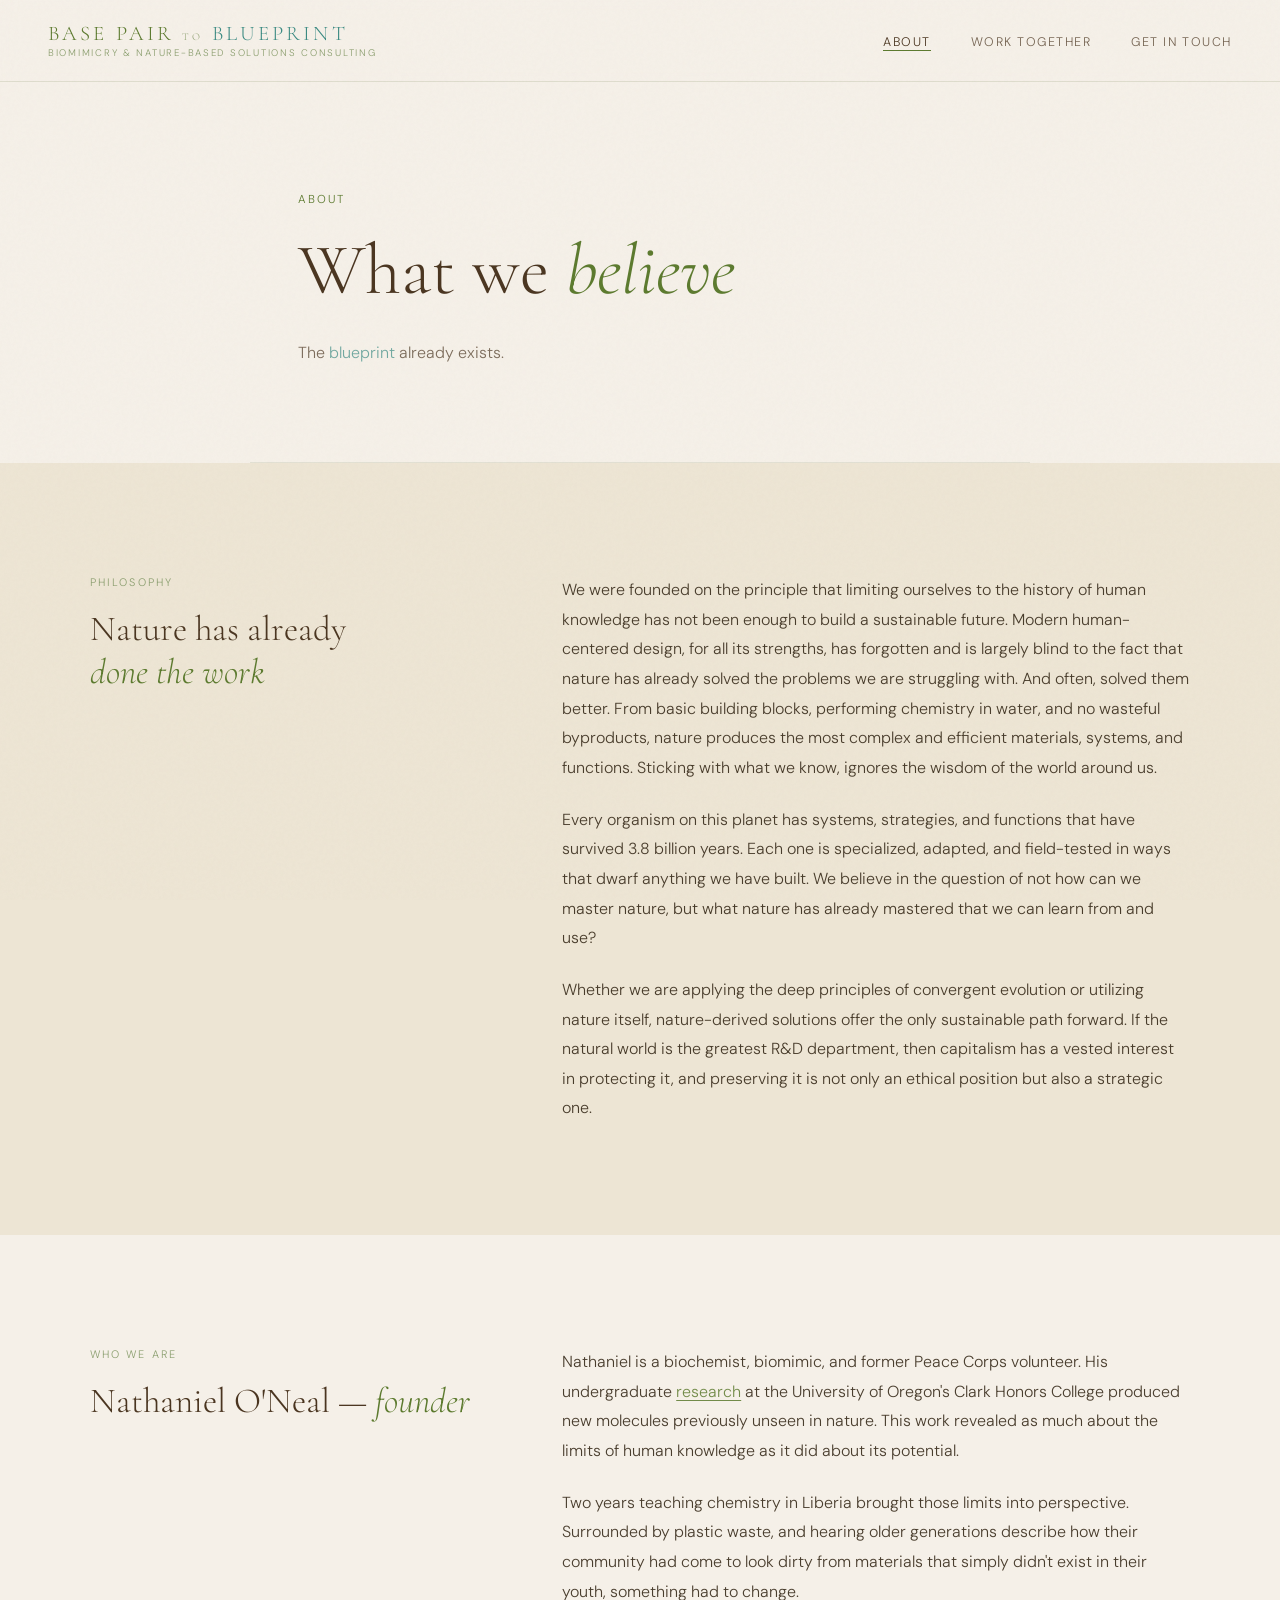
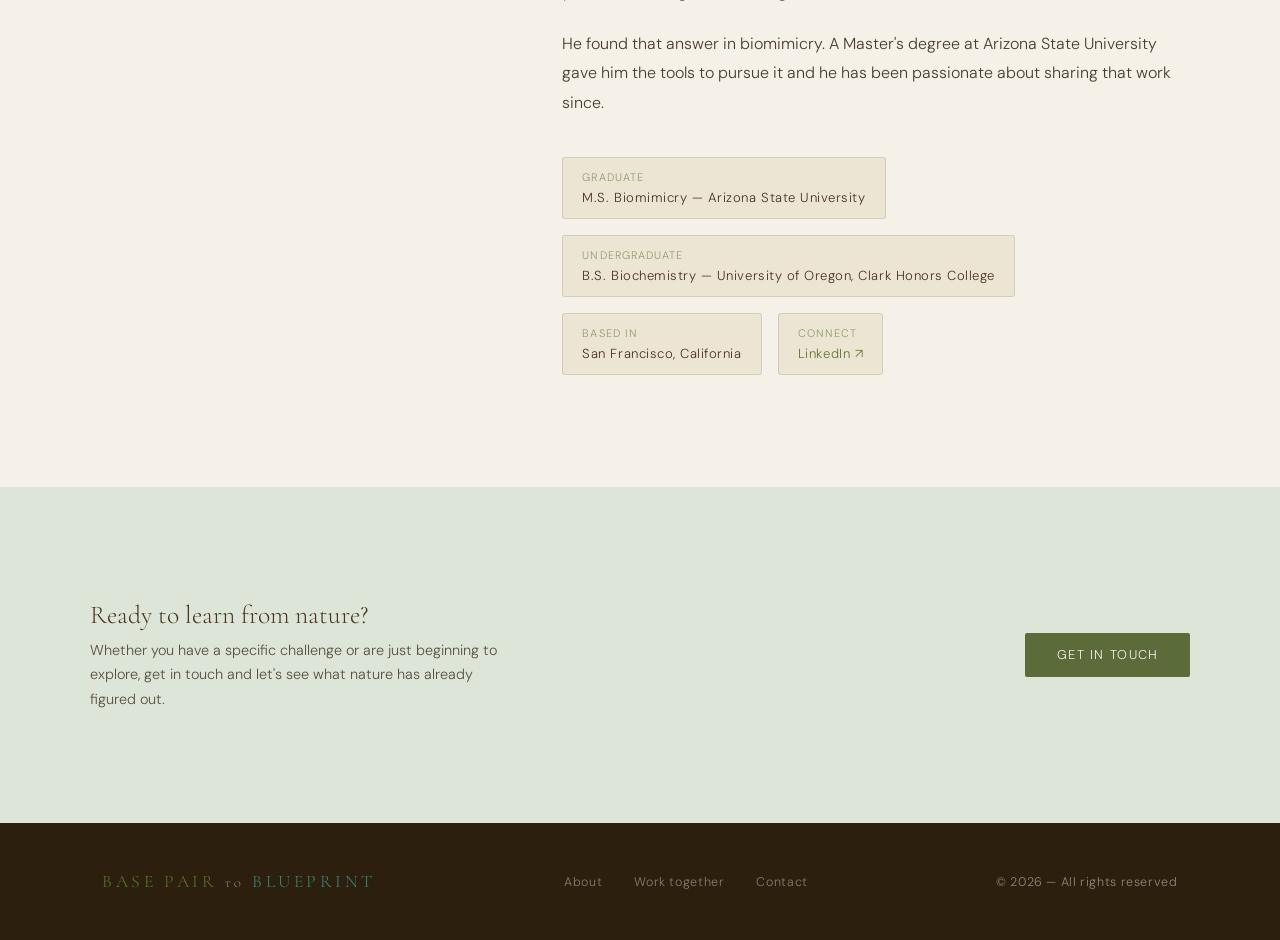
==== about.html @ 1c821c61 "Updated contact and formspree links new pages Updates new pages with formspree backend, updated cont" ====
<!DOCTYPE html>
<html lang="en">
<head>
  <meta charset="UTF-8" />
  <meta name="viewport" content="width=device-width, initial-scale=1.0" />
  <title>About — Biomimicry</title>
  <link href="https://fonts.googleapis.com/css2?family=Cormorant+Garamond:ital,wght@0,300;0,400;0,600;1,300;1,400&family=Libre+Baskerville:ital@0;1&family=DM+Sans:wght@300;400;500&display=swap" rel="stylesheet" />
  <link rel="stylesheet" href="global.css" />
  <style>
    /* ── ABOUT-SPECIFIC LAYOUT ── */
    .about-content { max-width: 100%; margin: 0; padding: 0; }

    .about-section { padding: 7rem clamp(1.5rem, 7vw, 7rem); }
    .about-section.parchment { background: var(--parchment); }

    .about-section .inner {
      display: grid;
      grid-template-columns: 1fr 1.6fr;
      gap: 5rem;
      align-items: start;
    }

    .about-section h2 {
      font-family: 'Cormorant Garamond', serif;
      font-size: clamp(1.6rem, 3vw, 2.2rem);
      font-weight: 300;
      line-height: 1.2;
      color: var(--bark);
      margin-bottom: 1.8rem;
    }
    .about-section h2 em { font-style: italic; color: var(--moss); }

    .about-section p {
      font-size: 1rem;
      line-height: 1.85;
      color: var(--soil);
      opacity: 0.85;
      margin-bottom: 1.4rem;
      max-width: 68ch;
    }
    .about-section p:last-child { margin-bottom: 0; }

    .pull-quote {
      border-left: 2px solid var(--sage);
      padding: 1.2rem 0 1.2rem 2rem;
      margin: 2.5rem 0;
    }
    .pull-quote p {
      font-family: 'Cormorant Garamond', serif;
      font-size: 1.45rem;
      font-style: italic;
      line-height: 1.5;
      color: var(--bark);
      opacity: 1 !important;
    }

    .credentials { display: flex; flex-wrap: wrap; gap: 1rem; margin-top: 2.5rem; }
    .credential {
      background: var(--parchment);
      border: 1px solid rgba(92,107,58,0.18);
      border-radius: 3px;
      padding: 0.75rem 1.2rem;
      font-size: 0.82rem;
      letter-spacing: 0.04em;
      color: var(--bark);
    }
    .credential span {
      display: block;
      font-size: 0.68rem;
      letter-spacing: 0.1em;
      text-transform: uppercase;
      color: var(--sage);
      margin-bottom: 0.3rem;
    }

    .project { border-top: 1px solid rgba(92,107,58,0.12); padding-top: 2rem; margin-top: 2rem; }
    .project:first-of-type { border-top: none; padding-top: 0; margin-top: 0; }
    .project-label { font-size: 0.68rem; letter-spacing: 0.2em; text-transform: uppercase; color: var(--sage); margin-bottom: 0.6rem; }
    .project h3 { font-family: 'Cormorant Garamond', serif; font-size: 1.25rem; font-weight: 400; color: var(--bark); margin-bottom: 1rem; line-height: 1.3; }

    hr.divider { border: none; border-top: 1px solid rgba(92,107,58,0.12); margin: 4rem 0; }

    .about-cta {
      background: var(--mist);
      padding: 7rem clamp(1.5rem, 7vw, 7rem);
      display: flex;
      align-items: center;
      justify-content: space-between;
      gap: 2rem;
      flex-wrap: wrap;
    }
    .about-cta h3 { font-family: 'Cormorant Garamond', serif; font-size: 1.6rem; font-weight: 300; color: var(--bark); margin-bottom: 0.5rem; }
    .about-cta p { font-size: 0.9rem; line-height: 1.7; color: var(--soil); opacity: 0.75; max-width: 42ch; }

    @media (max-width: 900px) {
      .about-section { padding: 4rem 1.5rem; }
      .about-section .inner { grid-template-columns: 1fr; gap: 2.5rem; }
      .about-cta { flex-direction: column; padding: 4rem 1.5rem; }
    }
  </style>
</head>
<body>

  <!-- NAV -->
  <nav>
    <a href="index.html" class="nav-logo"><span><span style="color:#5c7a2e">Base Pair</span> <span style="font-size:0.5em;color:var(--sage)">to</span> <span style="color:#3a8a82">Blueprint</span></span><span class="nav-logo-sub">Biomimicry & Nature-Based Solutions Consulting</span></a>
    <ul class="nav-links">
      <li><a href="about.html" class="active">About</a></li>
      <li><a href="work.html">Work together</a></li>
      <li><a href="index.html#contact">Get in touch</a></li>
    </ul>
  </nav>

  <!-- PAGE HERO -->
  <div class="page-hero">
    <div class="page-eyebrow">About</div>
    <h1>What we <em>believe</em></h1>
    <p class="tagline">The <span style="color:#3a8a82">blueprint</span> already exists.</p>
  </div>

  <!-- CONTENT -->
  <div class="about-content">

    <!-- Philosophy — parchment -->
    <div class="about-section parchment">
      <div class="inner">
        <div class="inner-left">
          <div class="section-label">Philosophy</div>
          <h2>Nature has already<br><em>done the work</em></h2>
        </div>
        <div class="inner-right">
          <p>We were founded on the principle that limiting ourselves to the history of human knowledge has not been enough to build a sustainable future. Modern human-centered design, for all its strengths, has forgotten and is largely blind to the fact that nature has already solved the problems we are struggling with. And often, solved them better. From basic building blocks, performing chemistry in water, and no wasteful byproducts, nature produces the most complex and efficient materials, systems, and functions. Sticking with what we know, ignores the wisdom of the world around us.</p>
          <p>Every organism on this planet has systems, strategies, and functions that have survived 3.8 billion years. Each one is specialized, adapted, and field-tested in ways that dwarf anything we have built. We believe in the question of not how can we master nature, but what nature has already mastered that we can learn from and use?</p>
          <p>Whether we are applying the deep principles of convergent evolution or utilizing nature itself, nature-derived solutions offer the only sustainable path forward. If the natural world is the greatest R&D department, then capitalism has a vested interest in protecting it, and preserving it is not only an ethical position but also a strategic one.</p>
        </div>
      </div>
    </div>

    <!-- Who we are — cream -->
    <div class="about-section">
      <div class="inner">
        <div class="inner-left">
          <div class="section-label">Who we are</div>
          <h2>Nathaniel O'Neal — <em>founder</em></h2>
        </div>
        <div class="inner-right">
          <p>Nathaniel is a biochemist, biomimic, and former Peace Corps volunteer. His undergraduate <a href="https://pubs.acs.org/doi/abs/10.1021/acs.joc.6b00340" target="_blank" rel="noopener noreferrer" style="color: var(--moss); text-decoration: underline; text-underline-offset: 3px; transition: color 0.2s;">research</a> at the University of Oregon's Clark Honors College produced new molecules previously unseen in nature. This work revealed as much about the limits of human knowledge as it did about its potential.</p>
          <p>Two years teaching chemistry in Liberia brought those limits into perspective. Surrounded by plastic waste, and hearing older generations describe how their community had come to look dirty from materials that simply didn't exist in their youth, something had to change.</p>
          <p>He found that answer in biomimicry. A Master's degree at Arizona State University gave him the tools to pursue it and he has been passionate about sharing that work since.</p>

          <div class="credentials">
            <div class="credential">
              <span>Graduate</span>
              M.S. Biomimicry — Arizona State University
            </div>
            <div class="credential">
              <span>Undergraduate</span>
              B.S. Biochemistry — University of Oregon, Clark Honors College
            </div>
            <div class="credential">
              <span>Based in</span>
              San Francisco, California
            </div>
            <div class="credential">
              <span>Connect</span>
              <a href="https://www.linkedin.com/in/nathaniel-o-neal-8799751b5/" target="_blank" rel="noopener noreferrer" style="color: var(--moss); text-decoration: none; transition: color 0.2s;">LinkedIn ↗</a>
            </div>
          </div>
        </div>
      </div>
    </div>

    <!-- CTA — mist -->
    <div class="about-cta">
      <div>
        <h3>Ready to learn from nature?</h3>
        <p>Whether you have a specific challenge or are just beginning to explore, get in touch and let's see what nature has already figured out.</p>
      </div>
      <a href="index.html#contact" class="btn-primary">Get in touch</a>
    </div>

  </div>

  <!-- FOOTER -->
  <footer>
    <a href="index.html" class="footer-logo"><span style="color:#5c7a2e">Base Pair</span> <span style="font-size:0.5em">to</span> <span style="color:#3a8a82">Blueprint</span></a>
    <ul class="footer-links">
      <li><a href="about.html">About</a></li>
      <li><a href="work.html">Work together</a></li>
      <li><a href="index.html#contact">Contact</a></li>
    </ul>
    <div>© 2026 — All rights reserved</div>
  </footer>

  <!-- CONTACT MODAL — shared HTML, powered by modal.js -->
  <div id="contact-modal" style="display:none;position:fixed;inset:0;z-index:500;align-items:center;justify-content:center;padding:1.5rem;">
    <div id="modal-backdrop" style="position:absolute;inset:0;background:rgba(44,31,14,0.55);backdrop-filter:blur(4px);"></div>
    <div style="position:relative;background:var(--cream);border-radius:3px;padding:3rem;width:100%;max-width:560px;max-height:90vh;overflow-y:auto;box-shadow:0 30px 80px rgba(44,31,14,0.2);">
      <button id="modal-close" style="position:absolute;top:1.2rem;right:1.2rem;background:none;border:none;cursor:pointer;color:var(--sage);font-size:1.4rem;line-height:1;padding:0.2rem 0.5rem;transition:color 0.2s;" aria-label="Close">&#x2715;</button>
      <div id="modal-form-view">
        <div style="font-size:0.68rem;letter-spacing:0.2em;text-transform:uppercase;color:var(--sage);margin-bottom:0.8rem;">Get in touch</div>
        <h2 style="font-family:'Cormorant Garamond',serif;font-size:1.8rem;font-weight:300;color:var(--bark);margin-bottom:1.8rem;line-height:1.2;">Ready to learn <em style="color:var(--moss)">from nature?</em></h2>
        <form id="contact-form" class="form">
          <div class="form-row">
            <div class="field"><label for="modal-first">First name</label><input id="modal-first" type="text" placeholder="Alexander" required /></div>
            <div class="field"><label for="modal-last">Last name</label><input id="modal-last" type="text" placeholder="Humboldt" required /></div>
          </div>
          <div class="field"><label for="modal-email">Email</label><input id="modal-email" type="email" placeholder="alexander@example.com" required /></div>
          <div class="field"><label for="modal-interest">I'm interested in</label>
            <select id="modal-interest"><option value="">Select an option…</option><option>Consultation</option><option>Workshop</option><option>Just learning more</option><option>Something else</option></select>
          </div>
          <div class="field"><label for="modal-message">Tell me more</label><textarea id="modal-message" placeholder="Share a bit about what you're working on, your background, or what draws you to biomimicry…"></textarea></div>
          <button type="submit" class="form-submit">Send message</button>
        </form>
      </div>
      <div id="modal-thankyou-view" style="display:none;text-align:center;padding:2rem 0;">
        <div style="font-size:2rem;margin-bottom:1.2rem;">🌿</div>
        <div style="font-size:0.68rem;letter-spacing:0.2em;text-transform:uppercase;color:var(--sage);margin-bottom:0.8rem;">Message received</div>
        <h2 style="font-family:'Cormorant Garamond',serif;font-size:1.8rem;font-weight:300;color:var(--bark);margin-bottom:1rem;line-height:1.2;">Thank you for <em style="color:var(--moss)">reaching out</em></h2>
        <p style="font-size:0.95rem;line-height:1.7;color:var(--soil);opacity:0.75;max-width:36ch;margin:0 auto 2rem;">We'll be in touch soon. In the meantime, nature is doing something remarkable right outside your window.</p>
        <button onclick="document.getElementById('contact-modal').style.display='none';document.body.style.overflow='';" class="form-submit">Close</button>
      </div>
    </div>
  </div>

  <script src="modal.js"></script>

</body>
</html>
---- global.css ----
/* ============================================================
   global.css — Base Pair to Blueprint
   Shared across: index.html, about.html, work.html
   ============================================================ */

/* ── RESET ── */
*, *::before, *::after { box-sizing: border-box; margin: 0; padding: 0; }

/* ── TOKENS ── */
:root {
  --soil:      #2c1f0e;
  --bark:      #4a3520;
  --moss:      #5c7a2e;
  --sage:      #8a9e6e;
  --lichen:    #b8c4a0;
  --cream:     #f5f0e8;
  --parchment: #ede5d4;
  --gold:      #c49a3c;
  --rust:      #8b4a2f;
  --mist:      #dde5d8;
}

/* ── BASE ── */
html { scroll-behavior: smooth; }

body {
  background-color: var(--cream);
  color: var(--soil);
  font-family: 'DM Sans', sans-serif;
  font-weight: 300;
  overflow-x: hidden;
}

/* Grain texture overlay */
body::before {
  content: '';
  position: fixed;
  inset: 0;
  background-image: url("data:image/svg+xml,%3Csvg viewBox='0 0 256 256' xmlns='http://www.w3.org/2000/svg'%3E%3Cfilter id='n'%3E%3CfeTurbulence type='fractalNoise' baseFrequency='0.9' numOctaves='4' stitchTiles='stitch'/%3E%3C/filter%3E%3Crect width='100%25' height='100%25' filter='url(%23n)' opacity='0.035'/%3E%3C/svg%3E");
  pointer-events: none;
  z-index: 999;
  opacity: 0.6;
}

/* ── NAV ── */
nav {
  position: fixed;
  top: 0; left: 0; right: 0;
  z-index: 100;
  display: flex;
  justify-content: space-between;
  align-items: center;
  padding: 1.4rem 3rem;
  background: rgba(245, 240, 232, 0.88);
  backdrop-filter: blur(10px);
  border-bottom: 1px solid rgba(92, 107, 58, 0.15);
}

.nav-logo {
  font-family: 'Cormorant Garamond', serif;
  font-size: 1.3rem;
  font-weight: 300;
  letter-spacing: 0.15em;
  color: var(--bark);
  text-transform: uppercase;
  text-decoration: none;
  display: flex;
  flex-direction: column;
  line-height: 1.2;
}

.nav-logo-sub {
  font-size: 0.6rem;
  letter-spacing: 0.18em;
  text-transform: uppercase;
  color: var(--sage);
  font-family: 'DM Sans', sans-serif;
  font-weight: 300;
}

.nav-links { display: flex; gap: 2.5rem; list-style: none; }
.nav-links a {
  font-size: 0.78rem;
  letter-spacing: 0.12em;
  text-transform: uppercase;
  color: var(--bark);
  text-decoration: none;
  opacity: 0.75;
  transition: opacity 0.2s;
}
.nav-links a:hover { opacity: 1; }
.nav-links a.active { opacity: 1; border-bottom: 1px solid var(--moss); }

/* ── PAGE HERO (about + work) ── */
.page-hero {
  padding: 12rem 3rem 6rem;
  max-width: 780px;
  margin: 0 auto;
  border-bottom: 1px solid rgba(92,107,58,0.12);
}

.page-eyebrow {
  font-size: 0.72rem;
  letter-spacing: 0.18em;
  text-transform: uppercase;
  color: var(--moss);
  margin-bottom: 1.5rem;
}

.page-hero h1 {
  font-family: 'Cormorant Garamond', serif;
  font-size: clamp(2.8rem, 6vw, 4.5rem);
  font-weight: 300;
  line-height: 1.1;
  color: var(--bark);
  margin-bottom: 1.8rem;
}

.page-hero h1 em {
  font-style: italic;
  color: var(--moss);
}

.page-hero .tagline {
  font-size: 1rem;
  line-height: 1.7;
  color: var(--bark);
  opacity: 0.7;
  max-width: 52ch;
}

/* ── SHARED TYPOGRAPHY ── */
.section-label {
  font-size: 0.68rem;
  letter-spacing: 0.2em;
  text-transform: uppercase;
  color: var(--sage);
  margin-bottom: 1.2rem;
}

/* ── BUTTONS ── */
.btn-primary {
  display: inline-block;
  background: #5c6b3a;
  color: var(--cream);
  padding: 0.85rem 2rem;
  border-radius: 2px;
  text-decoration: none;
  font-size: 0.8rem;
  letter-spacing: 0.1em;
  text-transform: uppercase;
  white-space: nowrap;
  cursor: pointer;
  border: none;
  font-family: 'DM Sans', sans-serif;
  transition: background 0.25s, transform 0.2s;
}
.btn-primary:hover { background: var(--bark); transform: translateY(-2px); }

.btn-ghost {
  padding: 0.9rem 2.2rem;
  background: transparent;
  color: var(--bark);
  border: 1px solid var(--sage);
  border-radius: 2px;
  font-family: 'DM Sans', sans-serif;
  font-size: 0.8rem;
  letter-spacing: 0.12em;
  text-transform: uppercase;
  text-decoration: none;
  cursor: pointer;
  transition: border-color 0.25s, color 0.25s, transform 0.2s;
}
.btn-ghost:hover { border-color: var(--bark); color: var(--soil); transform: translateY(-2px); }

/* ── FOOTER ── */
footer {
  background: var(--soil);
  color: rgba(245,240,232,0.5);
  padding: 3rem clamp(1.5rem, 8vw, 8rem);
  display: flex;
  justify-content: space-between;
  align-items: center;
  font-size: 0.78rem;
  letter-spacing: 0.05em;
}

.footer-logo {
  text-decoration: none;
  font-family: 'Cormorant Garamond', serif;
  font-size: 1.1rem;
  font-weight: 300;
  letter-spacing: 0.2em;
  text-transform: uppercase;
  color: var(--lichen);
}

.footer-links { display: flex; gap: 2rem; list-style: none; }
.footer-links a { color: rgba(245,240,232,0.45); text-decoration: none; transition: color 0.2s; }
.footer-links a:hover { color: var(--lichen); }

/* ── CONTACT FORM FIELDS ── */
.form { display: flex; flex-direction: column; gap: 1.2rem; }
.form-row { display: grid; grid-template-columns: 1fr 1fr; gap: 1rem; }
.field { display: flex; flex-direction: column; gap: 0.4rem; }
.field label {
  font-size: 0.7rem;
  letter-spacing: 0.15em;
  text-transform: uppercase;
  color: var(--moss);
}
.field input, .field select, .field textarea {
  background: var(--cream);
  border: 1px solid rgba(92,107,58,0.25);
  border-radius: 2px;
  padding: 0.8rem 1rem;
  font-family: 'DM Sans', sans-serif;
  font-size: 0.92rem;
  color: var(--soil);
  outline: none;
  transition: border-color 0.2s;
  appearance: none;
}
.field input:focus, .field select:focus, .field textarea:focus {
  border-color: var(--moss);
}
.field textarea { resize: vertical; min-height: 130px; }

.form-submit {
  padding: 1rem 2.5rem;
  background: #5c6b3a;
  color: var(--cream);
  border: none;
  border-radius: 2px;
  font-family: 'DM Sans', sans-serif;
  font-size: 0.8rem;
  letter-spacing: 0.14em;
  text-transform: uppercase;
  cursor: pointer;
  transition: background 0.25s, transform 0.2s;
  align-self: flex-start;
}
.form-submit:hover { background: var(--bark); transform: translateY(-2px); }

/* ── RESPONSIVE ── */
@media (max-width: 900px) {
  nav { padding: 1.2rem 1.5rem; }
  .nav-links { display: none; }
  .page-hero { padding: 9rem 1.5rem 4rem; }
  footer { flex-direction: column; gap: 1.5rem; text-align: center; }
  .footer-links { flex-wrap: wrap; justify-content: center; }
  .form-row { grid-template-columns: 1fr; }
}
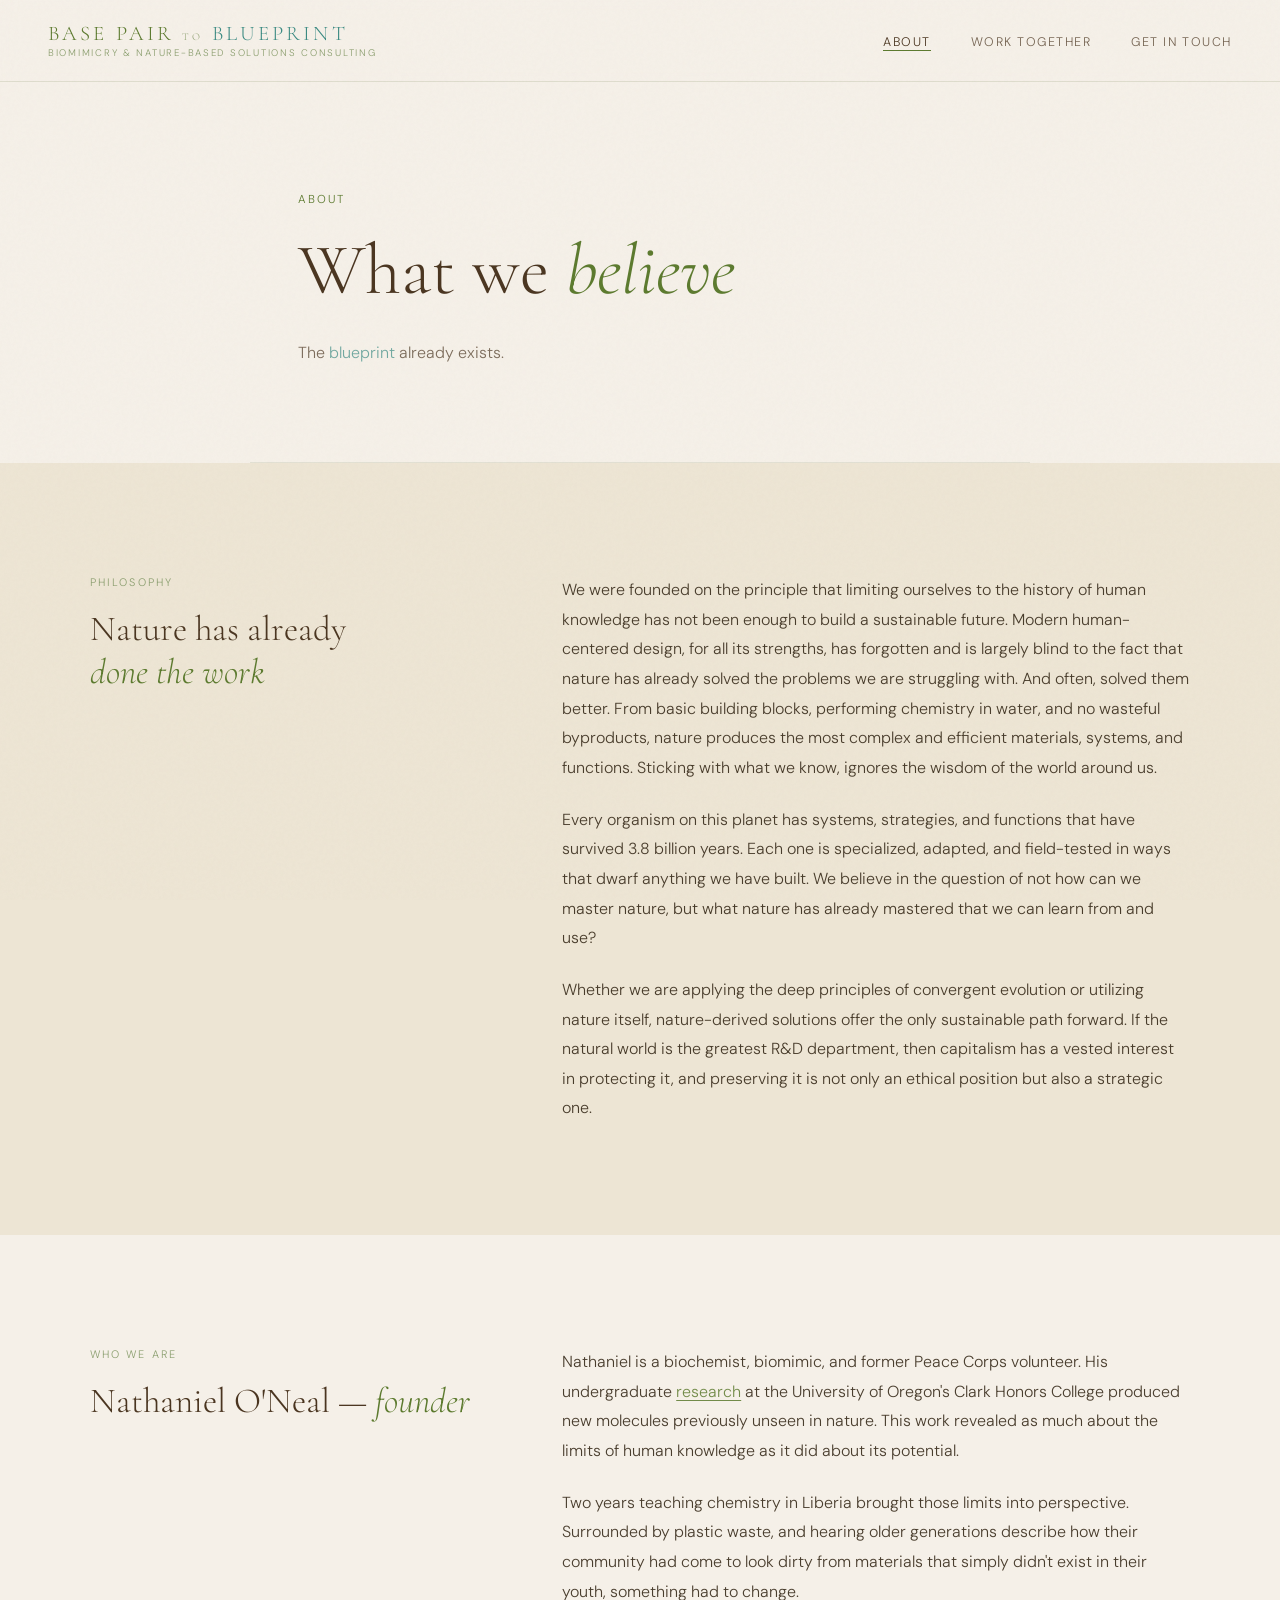
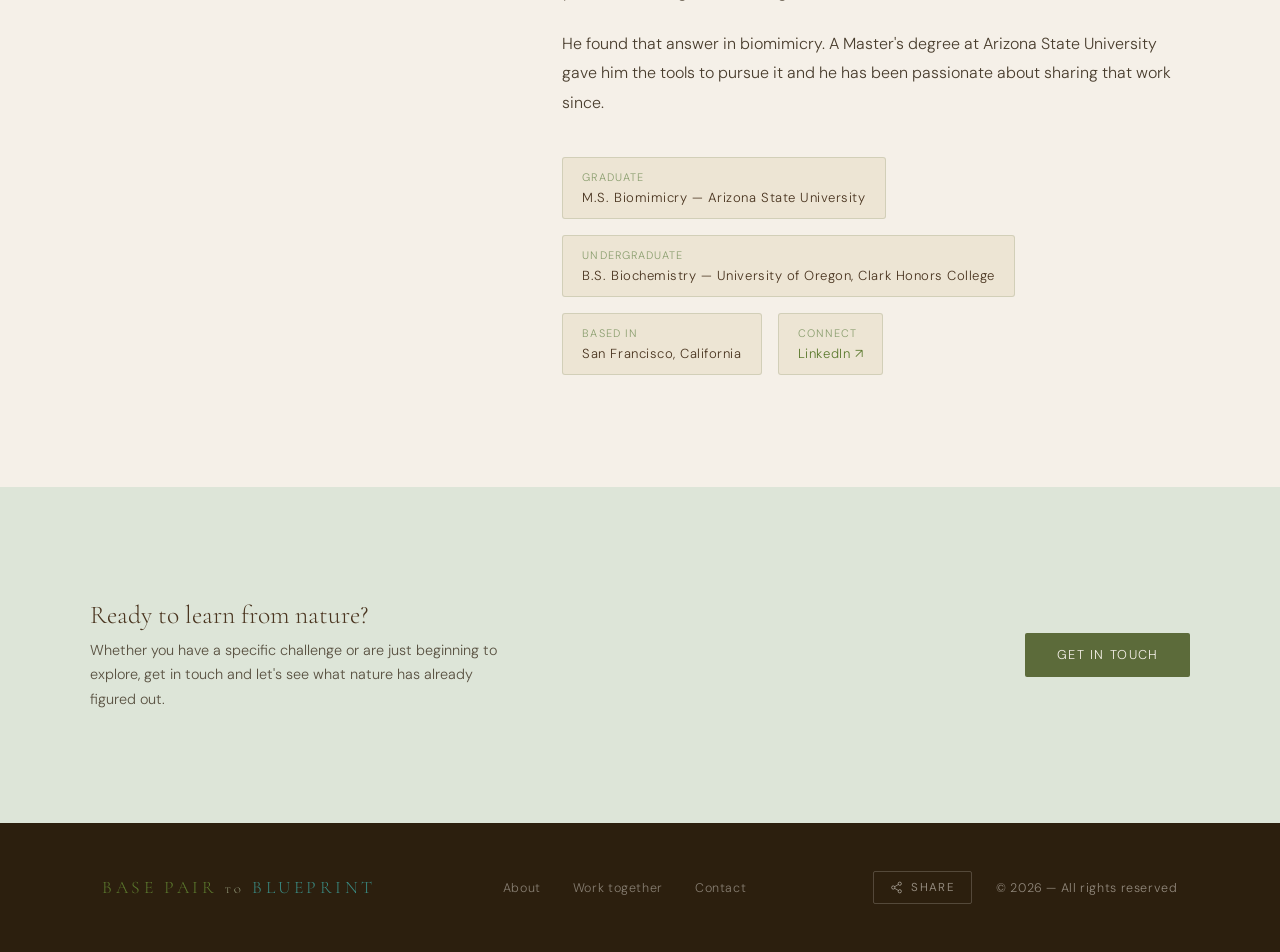
==== commit 42192215: "Share button, work page nav, OG updates Added share button to each page, added nav to work page, and" ====
--- a/about.html
+++ b/about.html
@@ -109,6 +109,7 @@
       <li><a href="work.html">Work together</a></li>
       <li><a href="index.html#contact">Get in touch</a></li>
     </ul>
+    <button class="nav-hamburger" id="nav-hamburger" aria-label="Toggle menu"><span></span><span></span><span></span></button>
   </nav>
 
   <!-- PAGE HERO -->
@@ -189,8 +190,42 @@
       <li><a href="work.html">Work together</a></li>
       <li><a href="index.html#contact">Contact</a></li>
     </ul>
-    <div>© 2026 — All rights reserved</div>
+    <div style="display:flex;align-items:center;gap:1.5rem;">
+      <button id="share-btn" aria-label="Share this site" style="background:none;border:1px solid rgba(245,240,232,0.2);border-radius:2px;color:rgba(245,240,232,0.5);cursor:pointer;display:flex;align-items:center;gap:0.5rem;font-family:'DM Sans',sans-serif;font-size:0.72rem;letter-spacing:0.12em;text-transform:uppercase;padding:0.5rem 1rem;transition:border-color 0.2s,color 0.2s;">
+        <svg width="13" height="13" viewBox="0 0 24 24" fill="none" stroke="currentColor" stroke-width="1.8"><circle cx="18" cy="5" r="3"/><circle cx="6" cy="12" r="3"/><circle cx="18" cy="19" r="3"/><line x1="8.59" y1="13.51" x2="15.42" y2="17.49"/><line x1="15.41" y1="6.51" x2="8.59" y2="10.49"/></svg>
+        <span id="share-btn-label">Share</span>
+      </button>
+      <div>© 2026 — All rights reserved</div>
+    </div>
   </footer>
+  <script>
+    (function() {
+      var btn = document.getElementById('share-btn');
+      var label = document.getElementById('share-btn-label');
+      btn.addEventListener('click', async function() {
+        var shareData = {
+          title: 'Base Pair to Blueprint',
+          text: 'Nature has been solving complex problems for 3.8 billion years. We help you learn from the best.',
+          url: 'https://basepairtoblueprint.com/'
+        };
+        if (navigator.share) {
+          try { await navigator.share(shareData); } catch(_) {}
+        } else {
+          try {
+            await navigator.clipboard.writeText(shareData.url);
+            label.textContent = 'Copied!';
+            btn.style.color = '#8a9e6e';
+            btn.style.borderColor = '#8a9e6e';
+            setTimeout(function() {
+              label.textContent = 'Share';
+              btn.style.color = '';
+              btn.style.borderColor = '';
+            }, 2000);
+          } catch(_) {}
+        }
+      });
+    })();
+  </script>
 
   <!-- CONTACT MODAL — shared HTML, powered by modal.js -->
   <div id="contact-modal" style="display:none;position:fixed;inset:0;z-index:500;align-items:center;justify-content:center;padding:1.5rem;">
@@ -210,7 +245,7 @@
             <select id="modal-interest"><option value="">Select an option…</option><option>Consultation</option><option>Workshop</option><option>Just learning more</option><option>Something else</option></select>
           </div>
           <div class="field"><label for="modal-message">Tell me more</label><textarea id="modal-message" placeholder="Share a bit about what you're working on, your background, or what draws you to biomimicry…"></textarea></div>
-          <button type="submit" class="form-submit">Send message</button>
+          <div id="modal-error-msg" style="display:none;color:#8b4a2f;font-size:0.85rem;padding:0.75rem 1rem;background:rgba(139,74,47,0.08);border:1px solid rgba(139,74,47,0.2);border-radius:2px;margin-bottom:0.5rem;"></div><button type="submit" class="form-submit">Send message</button>
         </form>
       </div>
       <div id="modal-thankyou-view" style="display:none;text-align:center;padding:2rem 0;">
@@ -225,5 +260,23 @@
 
   <script src="modal.js"></script>
 
+  <script>
+    (function() {
+      var btn = document.getElementById('nav-hamburger');
+      var links = document.querySelector('.nav-links');
+      btn.addEventListener('click', function() {
+        btn.classList.toggle('open');
+        links.classList.toggle('open');
+        document.body.style.overflow = links.classList.contains('open') ? 'hidden' : '';
+      });
+      links.querySelectorAll('a').forEach(function(a) {
+        a.addEventListener('click', function() {
+          btn.classList.remove('open');
+          links.classList.remove('open');
+          document.body.style.overflow = '';
+        });
+      });
+    })();
+  </script>
 </body>
 </html>
--- a/global.css
+++ b/global.css
@@ -242,10 +242,59 @@
 }
 .form-submit:hover { background: var(--bark); transform: translateY(-2px); }
 
+/* ── HAMBURGER ── */
+.nav-hamburger {
+  display: none;
+  flex-direction: column;
+  justify-content: center;
+  gap: 5px;
+  background: none;
+  border: none;
+  cursor: pointer;
+  padding: 0.4rem;
+  position: relative;
+  z-index: 300;
+}
+.nav-hamburger span {
+  display: block;
+  width: 22px;
+  height: 1.5px;
+  background: var(--bark);
+  border-radius: 2px;
+  transition: transform 0.3s ease, opacity 0.3s ease;
+  transform-origin: center;
+}
+.nav-hamburger.open span:nth-child(1) { transform: translateY(6.5px) rotate(45deg); }
+.nav-hamburger.open span:nth-child(2) { opacity: 0; }
+.nav-hamburger.open span:nth-child(3) { transform: translateY(-6.5px) rotate(-45deg); }
+
 /* ── RESPONSIVE ── */
 @media (max-width: 900px) {
-  nav { padding: 1.2rem 1.5rem; }
-  .nav-links { display: none; }
+  nav {
+    padding: 1.2rem 1.5rem;
+    position: fixed;
+    z-index: 200;
+  }
+  .nav-hamburger { display: flex; }
+
+  .nav-links {
+    display: flex !important;
+    flex-direction: column;
+    position: fixed;
+    top: 0; left: 0; right: 0;
+    background: rgba(245,240,232,0.98);
+    backdrop-filter: blur(12px);
+    padding: 6rem 2rem 3rem;
+    gap: 2rem;
+    transform: translateY(-100%);
+    transition: transform 0.35s ease;
+    z-index: 250;
+    border-bottom: 1px solid rgba(92,107,58,0.15);
+    list-style: none;
+  }
+  .nav-links.open { transform: translateY(0); }
+  .nav-links a { font-size: 1.1rem; letter-spacing: 0.1em; opacity: 0.85; }
+
   .page-hero { padding: 9rem 1.5rem 4rem; }
   footer { flex-direction: column; gap: 1.5rem; text-align: center; }
   .footer-links { flex-wrap: wrap; justify-content: center; }
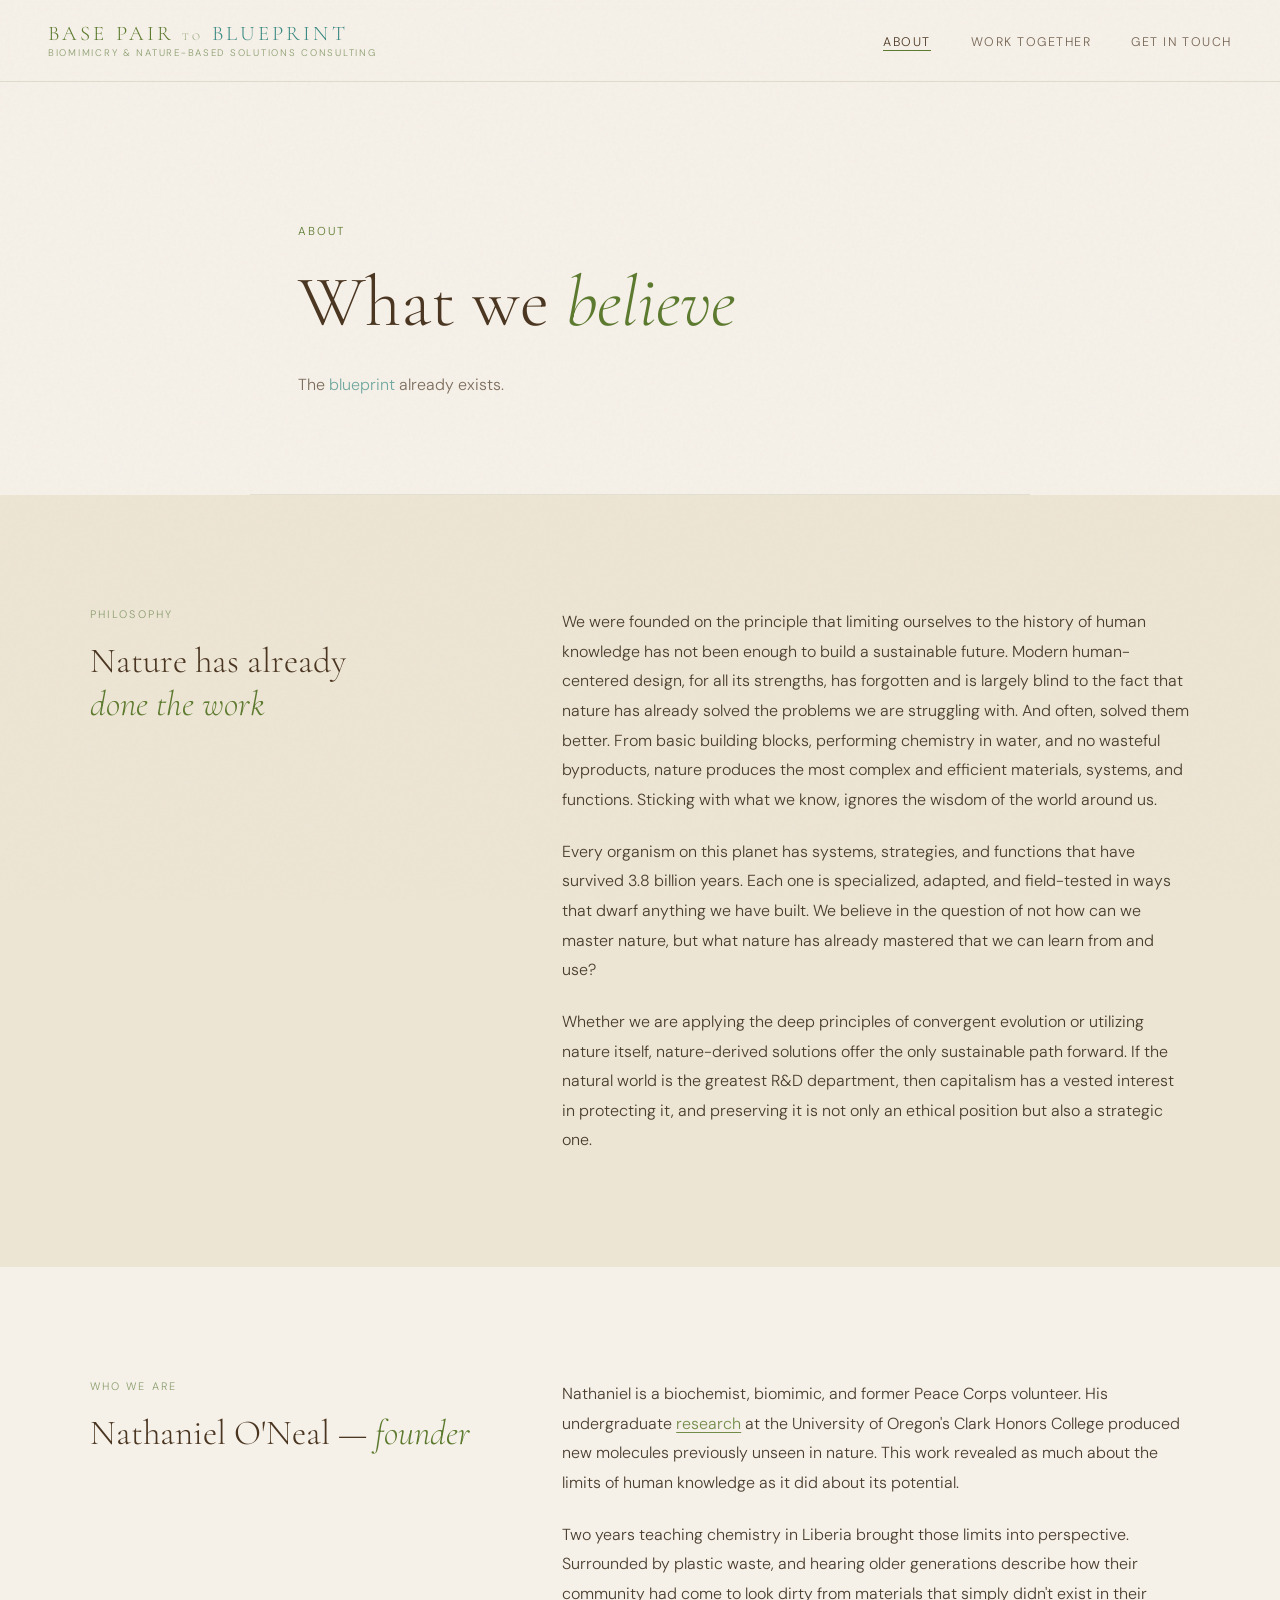
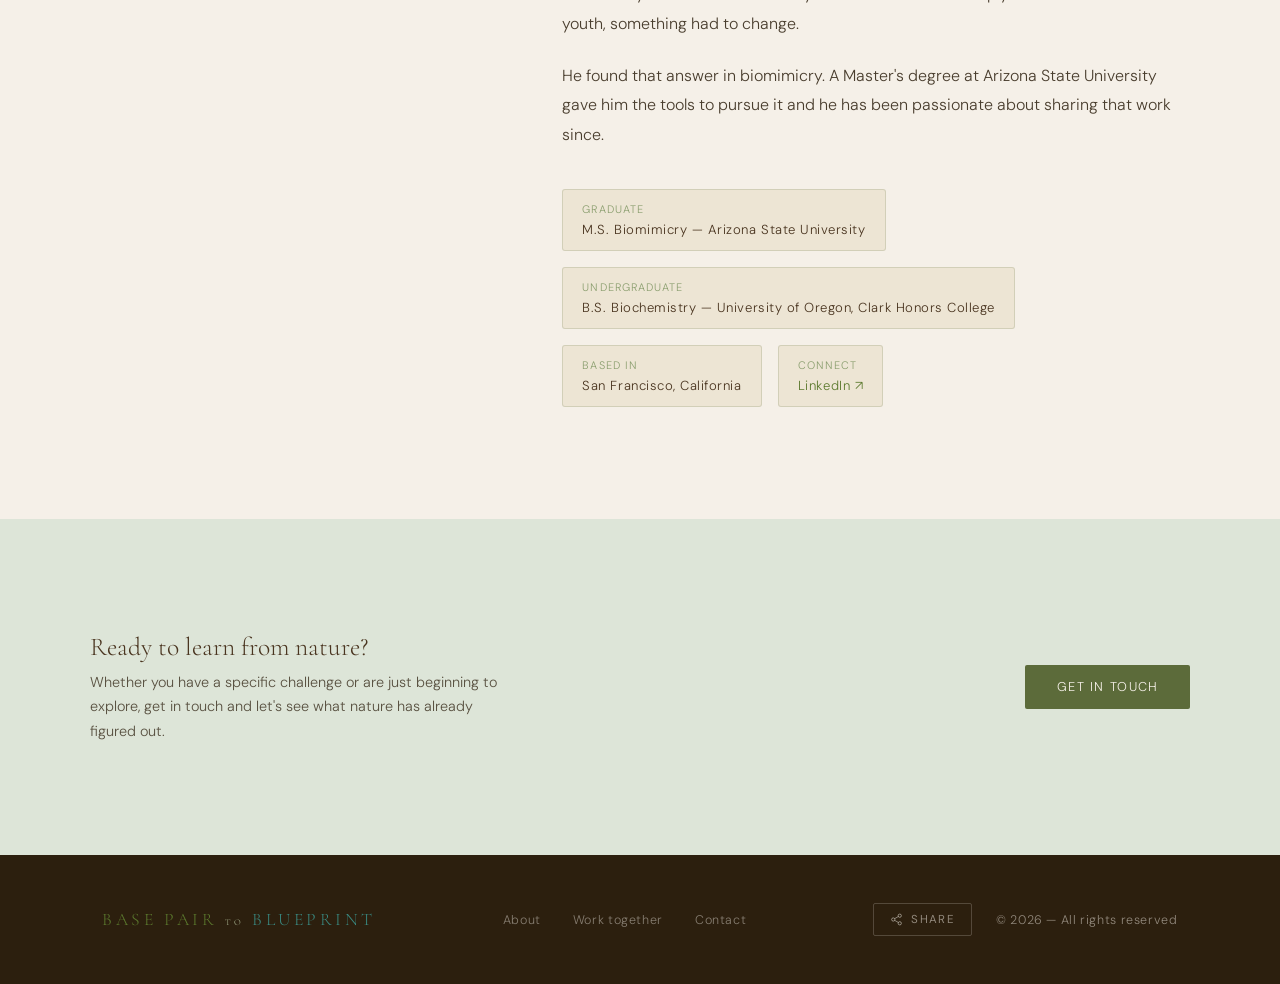
==== commit cf9ff4da: "Changed the hero logo distance to match work" ====
--- a/about.html
+++ b/about.html
@@ -4,11 +4,35 @@
   <meta charset="UTF-8" />
   <meta name="viewport" content="width=device-width, initial-scale=1.0" />
   <title>About — Biomimicry</title>
+
+  <!-- Open Graph / Social sharing -->
+  <meta property="og:type"        content="website" />
+  <meta property="og:title"       content="About — Base Pair to Blueprint" />
+  <meta property="og:description" content="Nature has been solving complex problems for 3.8 billion years. We help you learn from the best." />
+  <meta property="og:url"         content="https://basepairtoblueprint.com/about.html" />
+  <meta property="og:site_name"   content="Base Pair to Blueprint" />
+  <!-- Small image first: WhatsApp, iMessage, and compact previewers use the first og:image -->
+  <meta property="og:image"        content="https://basepairtoblueprint.com/OG_image_small.png" />
+  <meta property="og:image:width"  content="600" />
+  <meta property="og:image:height" content="600" />
+  <!-- Large image second: LinkedIn, Slack, Facebook prefer the largest image when multiple are present -->
+  <meta property="og:image"        content="https://basepairtoblueprint.com/OG_image.png" />
+  <meta property="og:image:width"  content="1800" />
+  <meta property="og:image:height" content="945" />
+
+  <!-- Twitter / X Card — always renders large, so point directly to the large image -->
+  <meta name="twitter:card"        content="summary_large_image" />
+  <meta name="twitter:title"       content="About — Base Pair to Blueprint" />
+  <meta name="twitter:description" content="Nature has been solving complex problems for 3.8 billion years. We help you learn from the best." />
+  <meta name="twitter:image"       content="https://basepairtoblueprint.com/OG_image.png" />
   <link href="https://fonts.googleapis.com/css2?family=Cormorant+Garamond:ital,wght@0,300;0,400;0,600;1,300;1,400&family=Libre+Baskerville:ital@0;1&family=DM+Sans:wght@300;400;500&display=swap" rel="stylesheet" />
   <link rel="stylesheet" href="global.css" />
   <style>
     /* ── ABOUT-SPECIFIC LAYOUT ── */
     .about-content { max-width: 100%; margin: 0; padding: 0; }
+
+    /* Match work.html hero position so switching pages doesn't shift the text */
+    .page-hero { padding-top: 14rem; }
 
     .about-section { padding: 7rem clamp(1.5rem, 7vw, 7rem); }
     .about-section.parchment { background: var(--parchment); }
@@ -204,9 +228,9 @@
       var label = document.getElementById('share-btn-label');
       btn.addEventListener('click', async function() {
         var shareData = {
-          title: 'Base Pair to Blueprint',
+          title: 'About — Base Pair to Blueprint',
           text: 'Nature has been solving complex problems for 3.8 billion years. We help you learn from the best.',
-          url: 'https://basepairtoblueprint.com/'
+          url: 'https://basepairtoblueprint.com/about.html'
         };
         if (navigator.share) {
           try { await navigator.share(shareData); } catch(_) {}
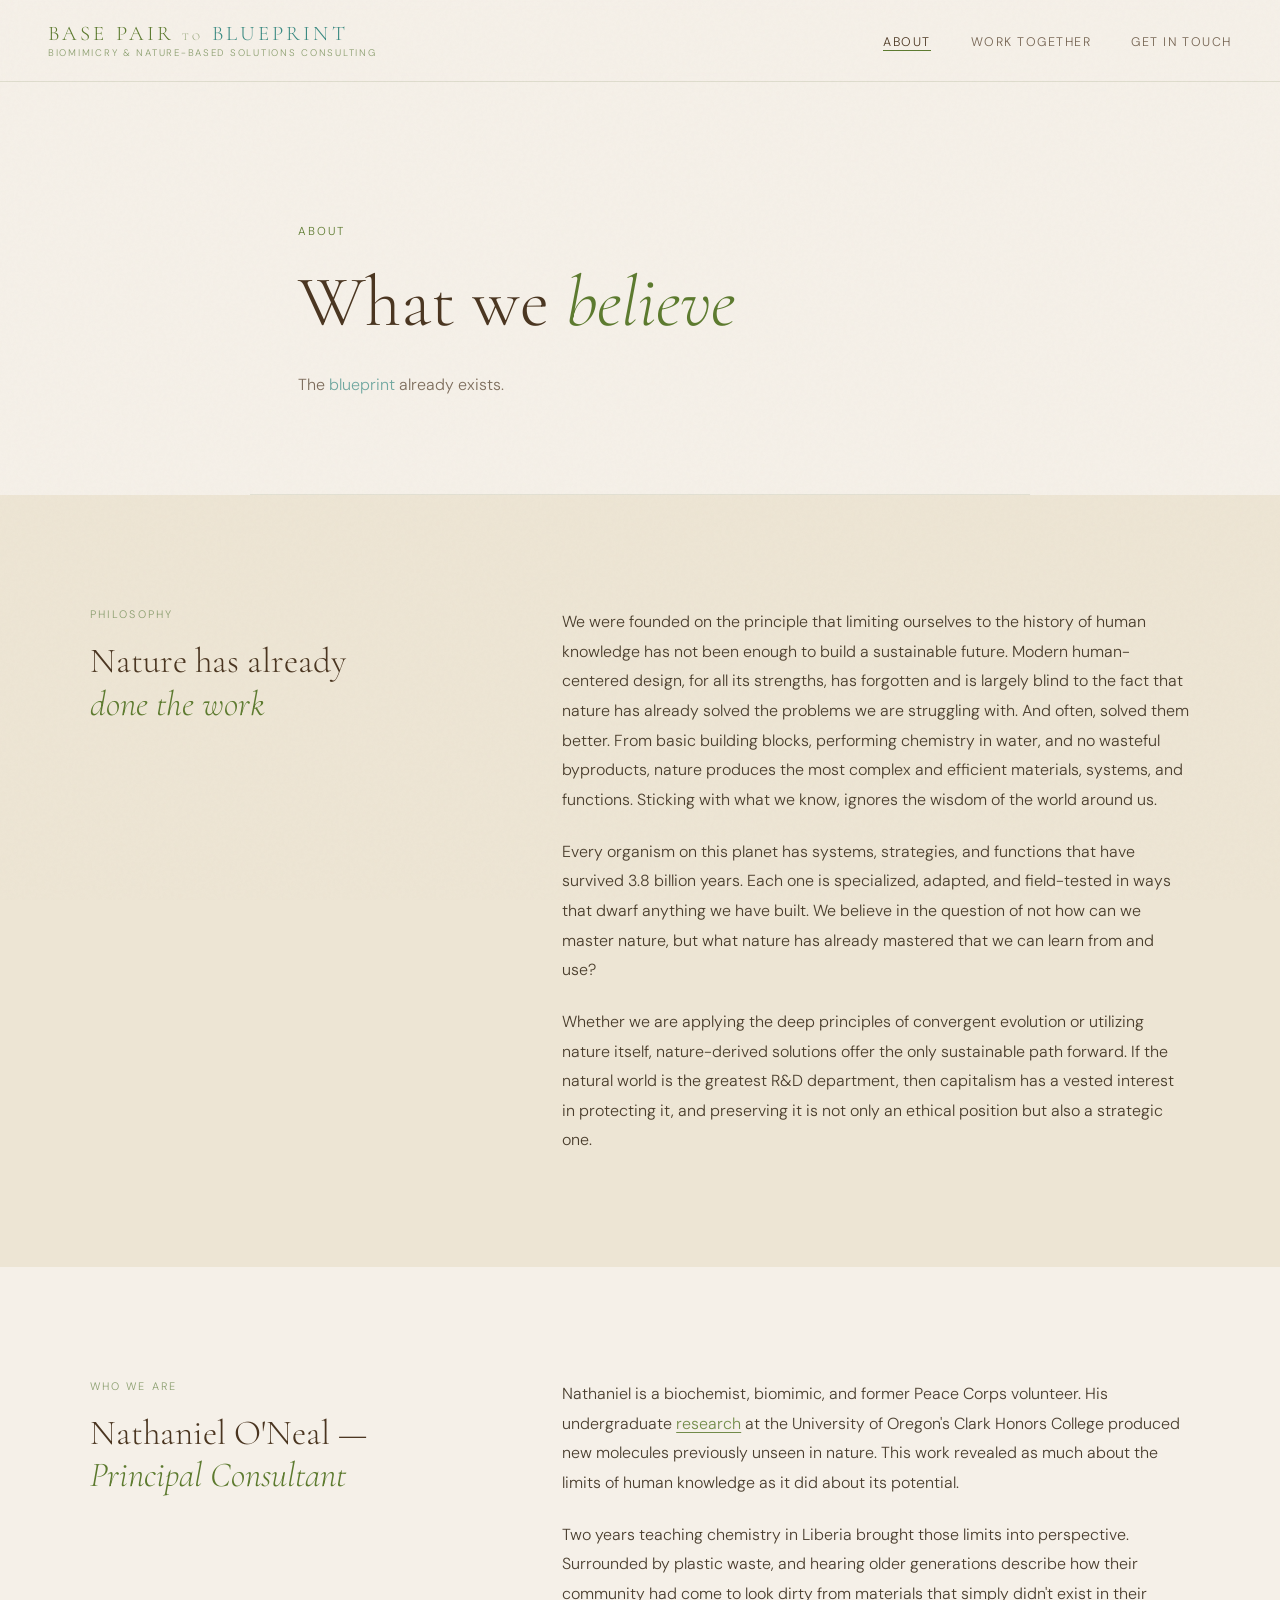
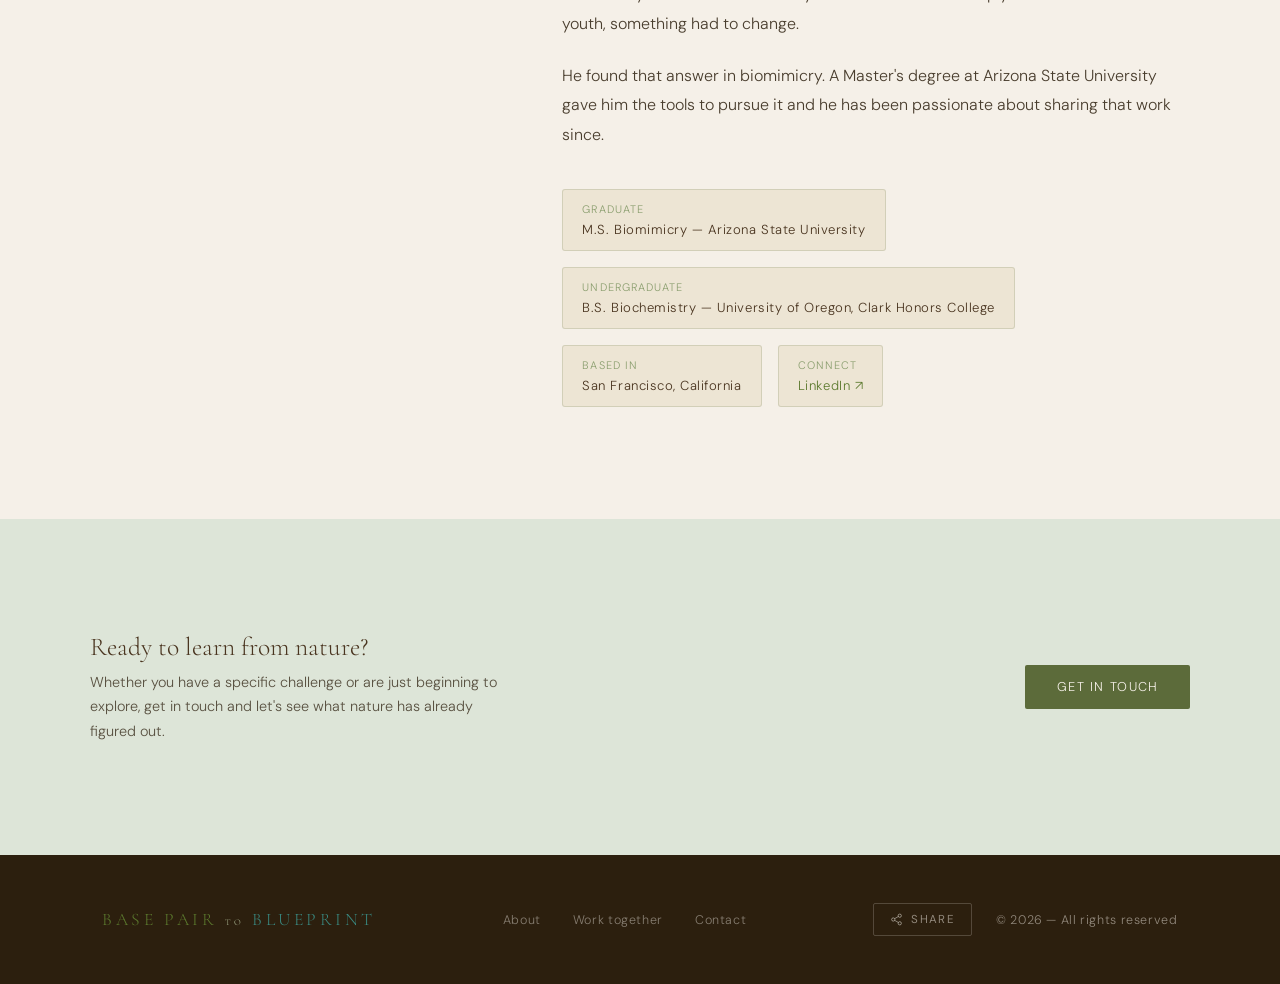
==== commit f694da39: "Update founder to principal consultant" ====
--- a/about.html
+++ b/about.html
@@ -166,7 +166,7 @@
       <div class="inner">
         <div class="inner-left">
           <div class="section-label">Who we are</div>
-          <h2>Nathaniel O'Neal — <em>founder</em></h2>
+          <h2>Nathaniel O'Neal — <em>Principal Consultant</em></h2>
         </div>
         <div class="inner-right">
           <p>Nathaniel is a biochemist, biomimic, and former Peace Corps volunteer. His undergraduate <a href="https://pubs.acs.org/doi/abs/10.1021/acs.joc.6b00340" target="_blank" rel="noopener noreferrer" style="color: var(--moss); text-decoration: underline; text-underline-offset: 3px; transition: color 0.2s;">research</a> at the University of Oregon's Clark Honors College produced new molecules previously unseen in nature. This work revealed as much about the limits of human knowledge as it did about its potential.</p>
